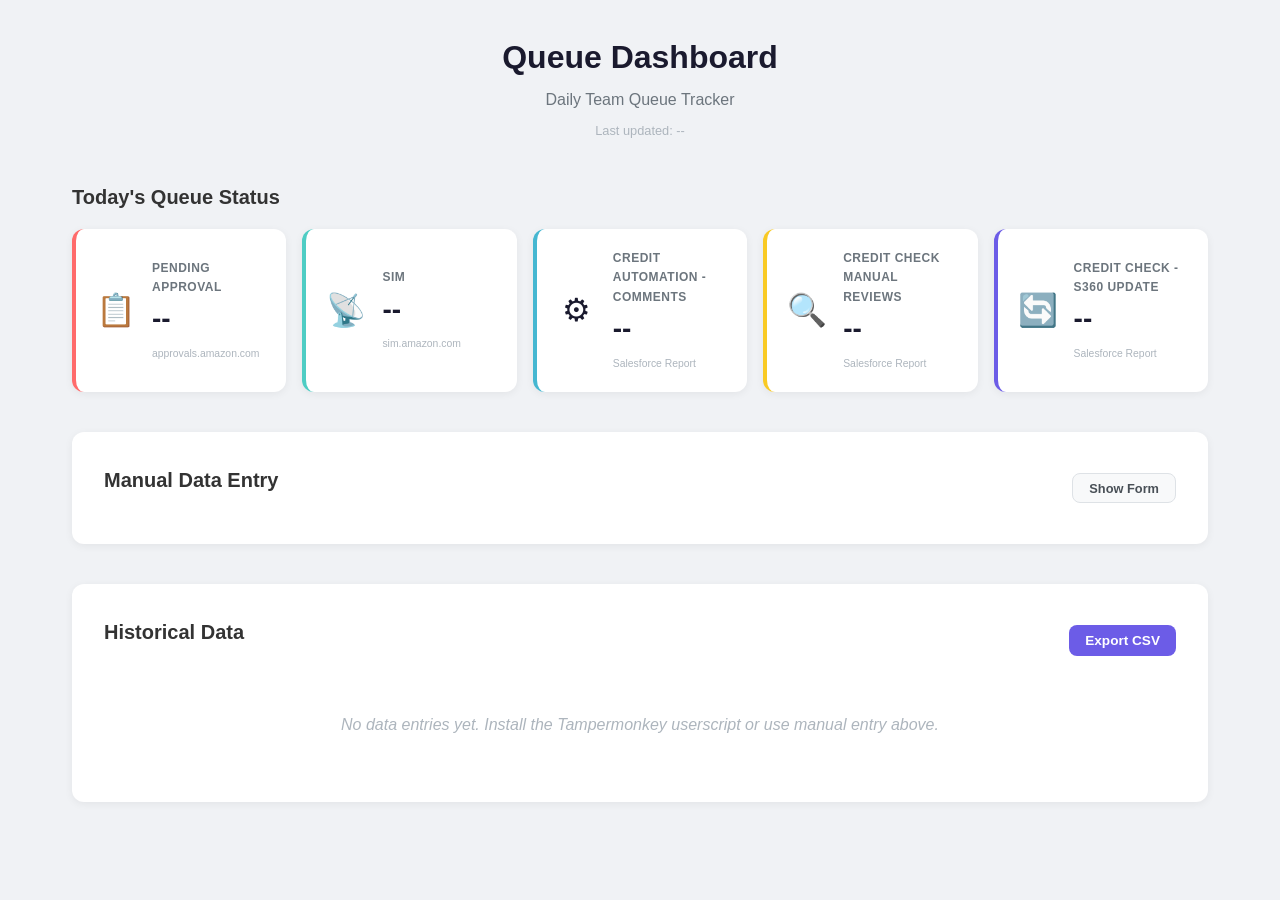
==== index.html @ 50b58c44 "Add files via upload Add dashboard files" ====
<!DOCTYPE html>
<html lang="en">
<head>
    <meta charset="UTF-8">
    <meta name="viewport" content="width=device-width, initial-scale=1.0">
    <title>Queue Dashboard</title>
    <link rel="stylesheet" href="styles.css">
</head>
<body>
    <div class="container">
        <header>
            <h1>Queue Dashboard</h1>
            <p class="subtitle">Daily Team Queue Tracker</p>
            <p class="last-updated" id="last-updated">Last updated: --</p>
        </header>

        <!-- Today's Summary Cards -->
        <section class="summary-section">
            <h2>Today's Queue Status</h2>
            <div class="cards-grid">
                <div class="card card-pending">
                    <div class="card-icon">&#128203;</div>
                    <div class="card-content">
                        <h3>Pending Approval</h3>
                        <p class="card-value" id="display-pending-approval">--</p>
                        <p class="card-source">approvals.amazon.com</p>
                    </div>
                </div>
                <div class="card card-sim">
                    <div class="card-icon">&#128225;</div>
                    <div class="card-content">
                        <h3>SIM</h3>
                        <p class="card-value" id="display-sim">--</p>
                        <p class="card-source">sim.amazon.com</p>
                    </div>
                </div>
                <div class="card card-automation">
                    <div class="card-icon">&#9881;</div>
                    <div class="card-content">
                        <h3>Credit Automation - Comments</h3>
                        <p class="card-value" id="display-credit-automation">--</p>
                        <p class="card-source">Salesforce Report</p>
                    </div>
                </div>
                <div class="card card-manual">
                    <div class="card-icon">&#128269;</div>
                    <div class="card-content">
                        <h3>Credit Check Manual Reviews</h3>
                        <p class="card-value" id="display-manual-reviews">--</p>
                        <p class="card-source">Salesforce Report</p>
                    </div>
                </div>
                <div class="card card-s360">
                    <div class="card-icon">&#128260;</div>
                    <div class="card-content">
                        <h3>Credit Check - S360 Update</h3>
                        <p class="card-value" id="display-s360-update">--</p>
                        <p class="card-source">Salesforce Report</p>
                    </div>
                </div>
            </div>
        </section>

        <!-- Manual Entry Form (backup) -->
        <section class="entry-section">
            <div class="section-header-toggle">
                <h2>Manual Data Entry</h2>
                <button class="btn-toggle" id="btn-toggle-form">Show Form</button>
            </div>
            <form id="queue-form" class="hidden">
                <div class="form-row">
                    <div class="form-group">
                        <label for="entry-date">Date</label>
                        <input type="date" id="entry-date" required>
                    </div>
                </div>
                <div class="form-row">
                    <div class="form-group">
                        <label for="pending-approval">Pending Approval</label>
                        <input type="number" id="pending-approval" min="0" placeholder="0" required>
                    </div>
                    <div class="form-group">
                        <label for="sim">SIM</label>
                        <input type="number" id="sim" min="0" placeholder="0" required>
                    </div>
                </div>
                <div class="form-row">
                    <div class="form-group">
                        <label for="credit-automation">Credit Automation - Comments</label>
                        <input type="number" id="credit-automation" min="0" placeholder="0" required>
                    </div>
                    <div class="form-group">
                        <label for="manual-reviews">Credit Check Manual Reviews</label>
                        <input type="number" id="manual-reviews" min="0" placeholder="0" required>
                    </div>
                </div>
                <div class="form-row">
                    <div class="form-group">
                        <label for="s360-update">Credit Check - S360 Update</label>
                        <input type="number" id="s360-update" min="0" placeholder="0" required>
                    </div>
                </div>
                <div class="form-actions">
                    <button type="submit" class="btn-submit">Save Entry</button>
                    <button type="button" class="btn-clear" id="btn-clear-form">Clear</button>
                </div>
            </form>
        </section>

        <!-- Historical Data Table -->
        <section class="history-section">
            <div class="history-header">
                <h2>Historical Data</h2>
                <button class="btn-export" id="btn-export">Export CSV</button>
            </div>
            <div class="table-wrapper">
                <table id="history-table">
                    <thead>
                        <tr>
                            <th>Date</th>
                            <th>Pending Approval</th>
                            <th>SIM</th>
                            <th>Credit Automation</th>
                            <th>Manual Reviews</th>
                            <th>S360 Update</th>
                            <th>Total</th>
                            <th>Actions</th>
                        </tr>
                    </thead>
                    <tbody id="history-body">
                    </tbody>
                </table>
                <p class="empty-state" id="empty-state">No data entries yet. Install the Tampermonkey userscript or use manual entry above.</p>
            </div>
        </section>
    </div>

    <script src="app.js"></script>
</body>
</html>
---- styles.css ----
/* Reset and Base Styles */
* {
    margin: 0;
    padding: 0;
    box-sizing: border-box;
}

body {
    font-family: -apple-system, BlinkMacSystemFont, 'Segoe UI', Roboto, Oxygen, sans-serif;
    background-color: #f0f2f5;
    color: #1a1a2e;
    line-height: 1.6;
    min-height: 100vh;
}

.container {
    max-width: 1200px;
    margin: 0 auto;
    padding: 2rem;
}

/* Header */
header {
    text-align: center;
    margin-bottom: 2.5rem;
}

header h1 {
    font-size: 2rem;
    color: #1a1a2e;
    font-weight: 700;
}

header .subtitle {
    color: #6c757d;
    font-size: 1rem;
    margin-top: 0.25rem;
}

header .last-updated {
    color: #adb5bd;
    font-size: 0.8rem;
    margin-top: 0.5rem;
}

/* Section Headings */
section h2 {
    font-size: 1.25rem;
    color: #333;
    margin-bottom: 1rem;
    font-weight: 600;
}

/* Summary Cards */
.summary-section {
    margin-bottom: 2.5rem;
}

.cards-grid {
    display: grid;
    grid-template-columns: repeat(auto-fit, minmax(200px, 1fr));
    gap: 1rem;
}

.card {
    background: #fff;
    border-radius: 12px;
    padding: 1.25rem;
    display: flex;
    align-items: center;
    gap: 1rem;
    box-shadow: 0 2px 8px rgba(0, 0, 0, 0.06);
    border-left: 4px solid transparent;
    transition: transform 0.2s ease, box-shadow 0.2s ease;
}

.card:hover {
    transform: translateY(-2px);
    box-shadow: 0 4px 16px rgba(0, 0, 0, 0.1);
}

.card-pending { border-left-color: #ff6b6b; }
.card-sim { border-left-color: #4ecdc4; }
.card-automation { border-left-color: #45b7d1; }
.card-manual { border-left-color: #f9ca24; }
.card-s360 { border-left-color: #6c5ce7; }

.card-icon {
    font-size: 2rem;
    min-width: 40px;
    text-align: center;
}

.card-content h3 {
    font-size: 0.75rem;
    color: #6c757d;
    text-transform: uppercase;
    letter-spacing: 0.5px;
    font-weight: 600;
}

.card-value {
    font-size: 1.75rem;
    font-weight: 700;
    color: #1a1a2e;
}

.card-source {
    font-size: 0.65rem;
    color: #adb5bd;
    margin-top: 0.25rem;
}

/* Entry Form */
.entry-section {
    background: #fff;
    border-radius: 12px;
    padding: 2rem;
    margin-bottom: 2.5rem;
    box-shadow: 0 2px 8px rgba(0, 0, 0, 0.06);
}

.section-header-toggle {
    display: flex;
    justify-content: space-between;
    align-items: center;
}

.btn-toggle {
    padding: 0.4rem 1rem;
    background: #f8f9fa;
    color: #495057;
    border: 1.5px solid #dee2e6;
    border-radius: 8px;
    font-size: 0.8rem;
    font-weight: 600;
    cursor: pointer;
    transition: background 0.2s ease;
}

.btn-toggle:hover {
    background: #e9ecef;
}

.hidden {
    display: none;
}

.form-row {
    display: grid;
    grid-template-columns: repeat(auto-fit, minmax(220px, 1fr));
    gap: 1rem;
    margin-bottom: 1rem;
}

.form-group {
    display: flex;
    flex-direction: column;
}

.form-group label {
    font-size: 0.85rem;
    font-weight: 600;
    color: #495057;
    margin-bottom: 0.4rem;
}

.form-group input {
    padding: 0.6rem 0.8rem;
    border: 1.5px solid #dee2e6;
    border-radius: 8px;
    font-size: 0.95rem;
    transition: border-color 0.2s ease, box-shadow 0.2s ease;
}

.form-group input:focus {
    outline: none;
    border-color: #4ecdc4;
    box-shadow: 0 0 0 3px rgba(78, 205, 196, 0.15);
}

.form-actions {
    display: flex;
    gap: 0.75rem;
    margin-top: 1.25rem;
}

.btn-submit {
    padding: 0.7rem 1.5rem;
    background: #4ecdc4;
    color: #fff;
    border: none;
    border-radius: 8px;
    font-size: 0.95rem;
    font-weight: 600;
    cursor: pointer;
    transition: background 0.2s ease;
}

.btn-submit:hover {
    background: #3dbdb5;
}

.btn-clear {
    padding: 0.7rem 1.5rem;
    background: #f8f9fa;
    color: #495057;
    border: 1.5px solid #dee2e6;
    border-radius: 8px;
    font-size: 0.95rem;
    font-weight: 600;
    cursor: pointer;
    transition: background 0.2s ease;
}

.btn-clear:hover {
    background: #e9ecef;
}

/* History Table */
.history-section {
    background: #fff;
    border-radius: 12px;
    padding: 2rem;
    box-shadow: 0 2px 8px rgba(0, 0, 0, 0.06);
}

.history-header {
    display: flex;
    justify-content: space-between;
    align-items: center;
    margin-bottom: 1rem;
}

.btn-export {
    padding: 0.5rem 1rem;
    background: #6c5ce7;
    color: #fff;
    border: none;
    border-radius: 8px;
    font-size: 0.85rem;
    font-weight: 600;
    cursor: pointer;
    transition: background 0.2s ease;
}

.btn-export:hover {
    background: #5a4bd1;
}

.table-wrapper {
    overflow-x: auto;
}

table {
    width: 100%;
    border-collapse: collapse;
    font-size: 0.9rem;
}

thead {
    background: #f8f9fa;
}

th, td {
    padding: 0.75rem 1rem;
    text-align: center;
    border-bottom: 1px solid #eee;
}

th {
    font-weight: 600;
    color: #495057;
    text-transform: uppercase;
    font-size: 0.75rem;
    letter-spacing: 0.5px;
}

td {
    color: #333;
}

tbody tr:hover {
    background: #f8f9fa;
}

.btn-delete {
    padding: 0.3rem 0.6rem;
    background: #ff6b6b;
    color: #fff;
    border: none;
    border-radius: 6px;
    font-size: 0.75rem;
    cursor: pointer;
    transition: background 0.2s ease;
}

.btn-delete:hover {
    background: #ee5a5a;
}

.empty-state {
    text-align: center;
    color: #adb5bd;
    padding: 2rem;
    font-style: italic;
}

/* Toast Notification */
.toast {
    position: fixed;
    bottom: 2rem;
    right: 2rem;
    background: #2d3436;
    color: #fff;
    padding: 0.85rem 1.5rem;
    border-radius: 8px;
    font-size: 0.9rem;
    box-shadow: 0 4px 12px rgba(0, 0, 0, 0.2);
    opacity: 0;
    transform: translateY(10px);
    transition: opacity 0.3s ease, transform 0.3s ease;
    z-index: 1000;
}

.toast.show {
    opacity: 1;
    transform: translateY(0);
}

/* Responsive */
@media (max-width: 768px) {
    .container {
        padding: 1rem;
    }

    .cards-grid {
        grid-template-columns: 1fr;
    }

    .form-row {
        grid-template-columns: 1fr;
    }

    .history-header {
        flex-direction: column;
        align-items: flex-start;
        gap: 0.75rem;
    }
}
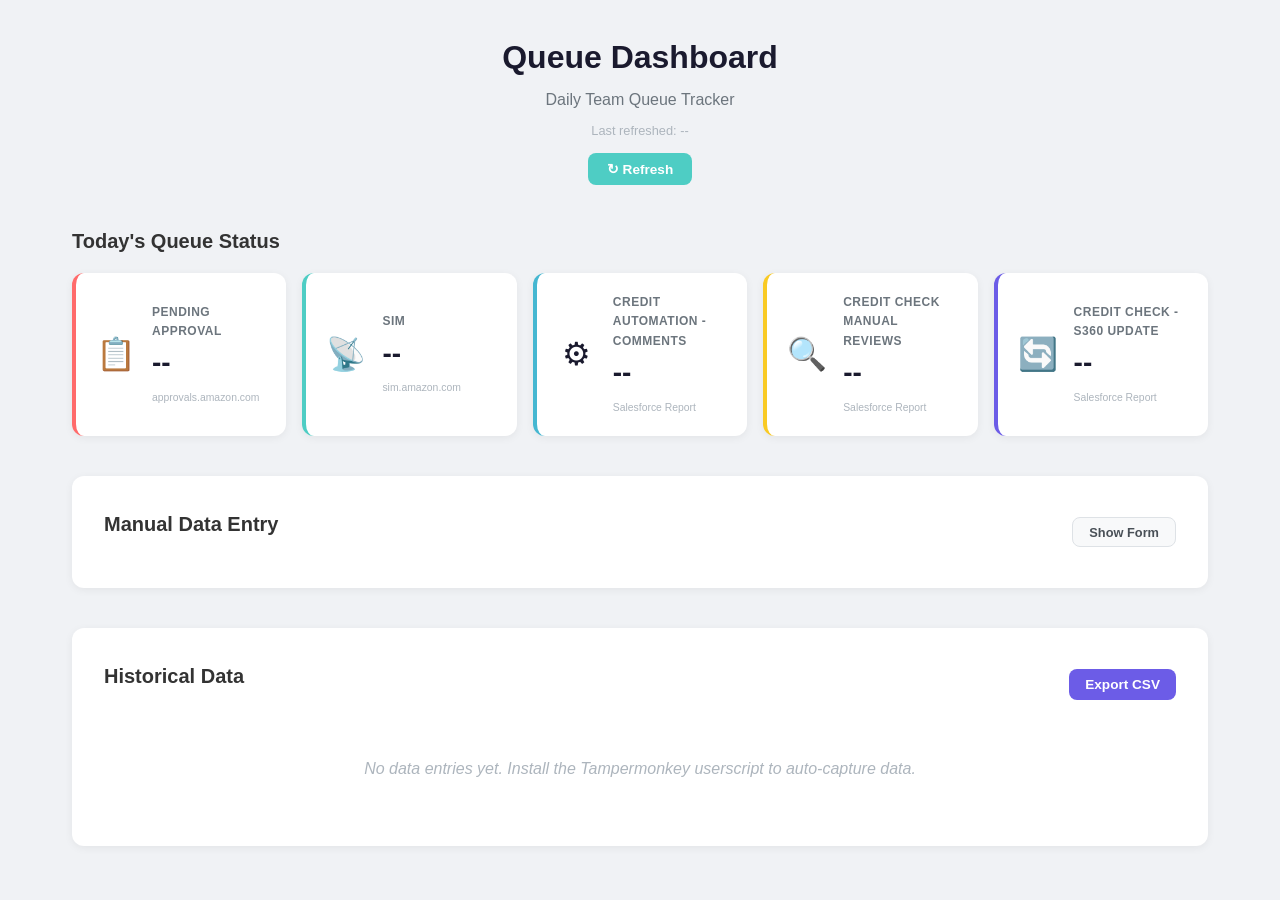
==== commit 8e1786f9: "Add files via upload Update: GitHub-based data sync" ====
--- a/index.html
+++ b/index.html
@@ -11,7 +11,8 @@
         <header>
             <h1>Queue Dashboard</h1>
             <p class="subtitle">Daily Team Queue Tracker</p>
-            <p class="last-updated" id="last-updated">Last updated: --</p>
+            <p class="last-updated" id="last-updated">Last refreshed: --</p>
+            <button class="btn-refresh" id="btn-refresh" onclick="loadDataFromGitHub()">&#x21bb; Refresh</button>
         </header>
 
         <!-- Today's Summary Cards -->
@@ -124,13 +125,13 @@
                             <th>Manual Reviews</th>
                             <th>S360 Update</th>
                             <th>Total</th>
-                            <th>Actions</th>
+                            <th>Updated By</th>
                         </tr>
                     </thead>
                     <tbody id="history-body">
                     </tbody>
                 </table>
-                <p class="empty-state" id="empty-state">No data entries yet. Install the Tampermonkey userscript or use manual entry above.</p>
+                <p class="empty-state" id="empty-state">No data entries yet. Install the Tampermonkey userscript to auto-capture data.</p>
             </div>
         </section>
     </div>
--- a/styles.css
+++ b/styles.css
@@ -41,6 +41,23 @@
     color: #adb5bd;
     font-size: 0.8rem;
     margin-top: 0.5rem;
+}
+
+.btn-refresh {
+    margin-top: 0.75rem;
+    padding: 0.5rem 1.2rem;
+    background: #4ecdc4;
+    color: #fff;
+    border: none;
+    border-radius: 8px;
+    font-size: 0.85rem;
+    font-weight: 600;
+    cursor: pointer;
+    transition: background 0.2s ease;
+}
+
+.btn-refresh:hover {
+    background: #3dbdb5;
 }
 
 /* Section Headings */
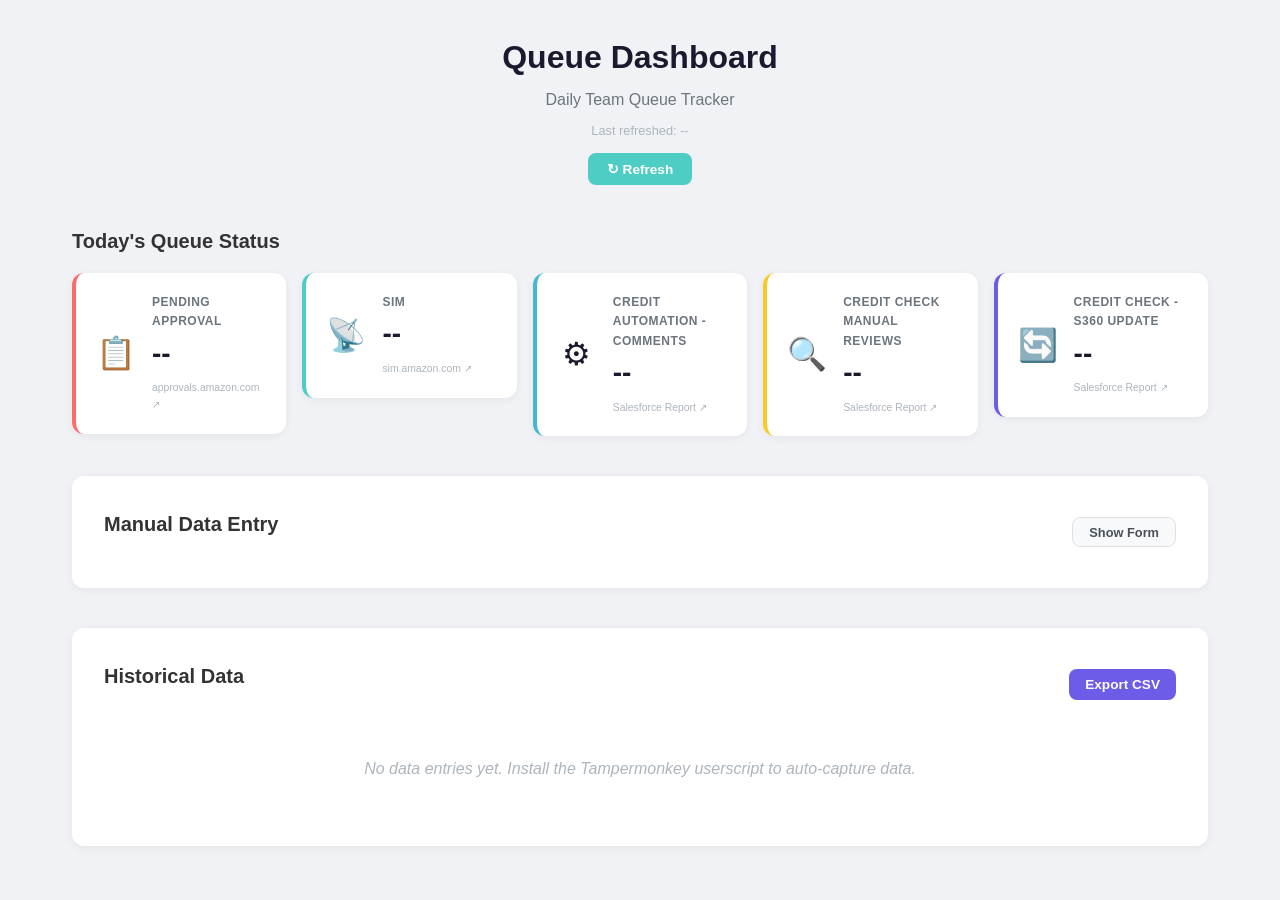
==== commit 65edadb5: "Add files via upload" ====
--- a/index.html
+++ b/index.html
@@ -19,46 +19,56 @@
         <section class="summary-section">
             <h2>Today's Queue Status</h2>
             <div class="cards-grid">
-                <div class="card card-pending">
-                    <div class="card-icon">&#128203;</div>
-                    <div class="card-content">
-                        <h3>Pending Approval</h3>
-                        <p class="card-value" id="display-pending-approval">--</p>
-                        <p class="card-source">approvals.amazon.com</p>
+                <a href="https://approvals.amazon.com/Approvals/pending" target="_blank" class="card-link">
+                    <div class="card card-pending">
+                        <div class="card-icon">&#128203;</div>
+                        <div class="card-content">
+                            <h3>Pending Approval</h3>
+                            <p class="card-value" id="display-pending-approval">--</p>
+                            <p class="card-source">approvals.amazon.com &#8599;</p>
+                        </div>
                     </div>
-                </div>
-                <div class="card card-sim">
-                    <div class="card-icon">&#128225;</div>
-                    <div class="card-content">
-                        <h3>SIM</h3>
-                        <p class="card-value" id="display-sim">--</p>
-                        <p class="card-source">sim.amazon.com</p>
+                </a>
+                <a href="https://sim.amazon.com/issues/search?q=status%3A(Open)+containingFolder%3A(882ea546-8182-4a6b-a49e-ee50811f65cf)&sort=lastUpdatedConversationDate+desc" target="_blank" class="card-link">
+                    <div class="card card-sim">
+                        <div class="card-icon">&#128225;</div>
+                        <div class="card-content">
+                            <h3>SIM</h3>
+                            <p class="card-value" id="display-sim">--</p>
+                            <p class="card-source">sim.amazon.com &#8599;</p>
+                        </div>
                     </div>
-                </div>
-                <div class="card card-automation">
-                    <div class="card-icon">&#9881;</div>
-                    <div class="card-content">
-                        <h3>Credit Automation - Comments</h3>
-                        <p class="card-value" id="display-credit-automation">--</p>
-                        <p class="card-source">Salesforce Report</p>
+                </a>
+                <a href="https://amazonshipping.lightning.force.com/lightning/r/Report/00Oat000000FchiEAC/view" target="_blank" class="card-link">
+                    <div class="card card-automation">
+                        <div class="card-icon">&#9881;</div>
+                        <div class="card-content">
+                            <h3>Credit Automation - Comments</h3>
+                            <p class="card-value" id="display-credit-automation">--</p>
+                            <p class="card-source">Salesforce Report &#8599;</p>
+                        </div>
                     </div>
-                </div>
-                <div class="card card-manual">
-                    <div class="card-icon">&#128269;</div>
-                    <div class="card-content">
-                        <h3>Credit Check Manual Reviews</h3>
-                        <p class="card-value" id="display-manual-reviews">--</p>
-                        <p class="card-source">Salesforce Report</p>
+                </a>
+                <a href="https://amazonshipping.lightning.force.com/lightning/r/Report/00Oat000001DclFEAS/view" target="_blank" class="card-link">
+                    <div class="card card-manual">
+                        <div class="card-icon">&#128269;</div>
+                        <div class="card-content">
+                            <h3>Credit Check Manual Reviews</h3>
+                            <p class="card-value" id="display-manual-reviews">--</p>
+                            <p class="card-source">Salesforce Report &#8599;</p>
+                        </div>
                     </div>
-                </div>
-                <div class="card card-s360">
-                    <div class="card-icon">&#128260;</div>
-                    <div class="card-content">
-                        <h3>Credit Check - S360 Update</h3>
-                        <p class="card-value" id="display-s360-update">--</p>
-                        <p class="card-source">Salesforce Report</p>
+                </a>
+                <a href="https://amazonshipping.lightning.force.com/lightning/r/Report/00ODo000002LVNHMA4/view" target="_blank" class="card-link">
+                    <div class="card card-s360">
+                        <div class="card-icon">&#128260;</div>
+                        <div class="card-content">
+                            <h3>Credit Check - S360 Update</h3>
+                            <p class="card-value" id="display-s360-update">--</p>
+                            <p class="card-source">Salesforce Report &#8599;</p>
+                        </div>
                     </div>
-                </div>
+                </a>
             </div>
         </section>
 
--- a/styles.css
+++ b/styles.css
@@ -79,6 +79,11 @@
     gap: 1rem;
 }
 
+.card-link {
+    text-decoration: none;
+    color: inherit;
+}
+
 .card {
     background: #fff;
     border-radius: 12px;
@@ -89,6 +94,7 @@
     box-shadow: 0 2px 8px rgba(0, 0, 0, 0.06);
     border-left: 4px solid transparent;
     transition: transform 0.2s ease, box-shadow 0.2s ease;
+    cursor: pointer;
 }
 
 .card:hover {
